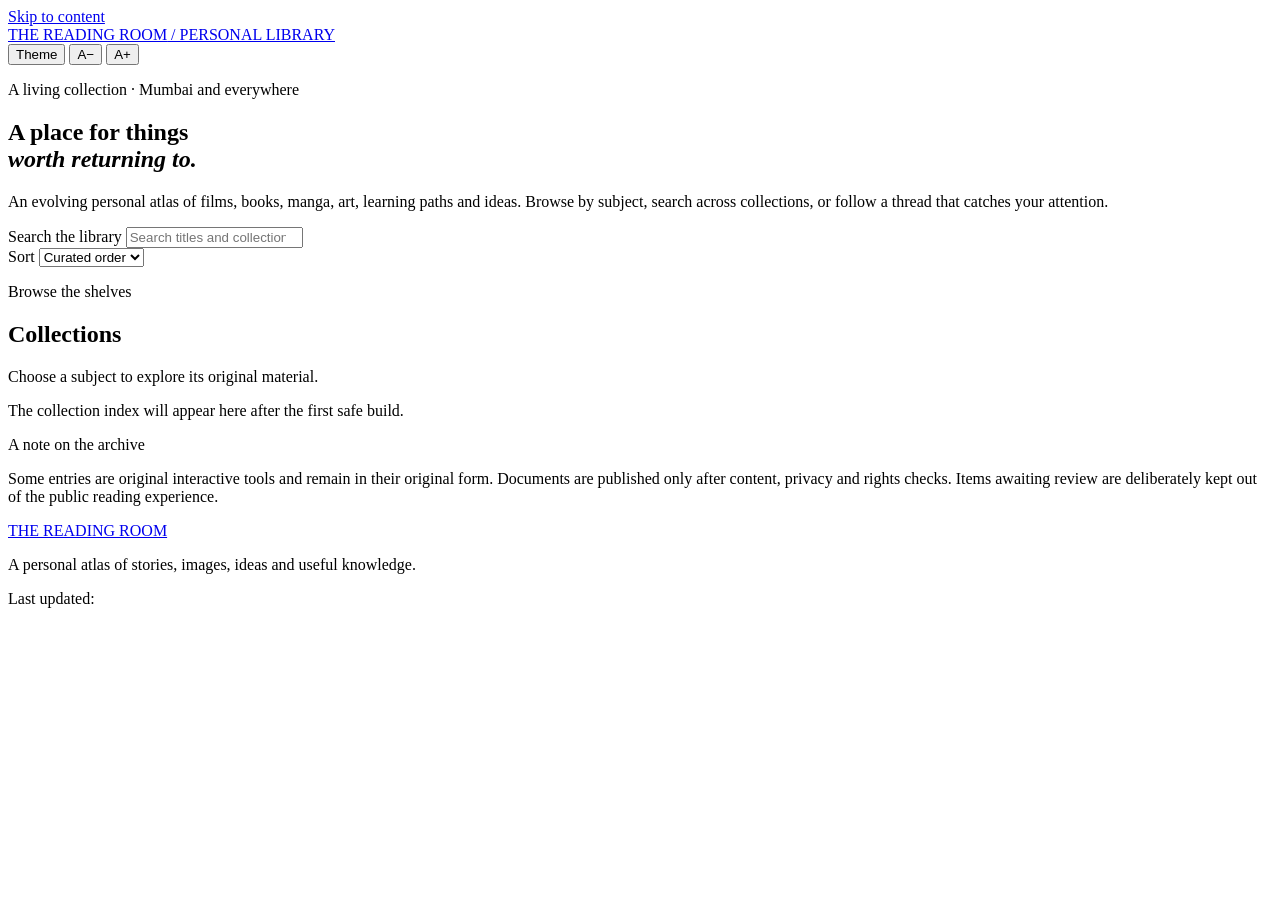
==== site/index.html @ 74242fe2 "Add Reading Room editorial foundation" ====
<!doctype html>
<html lang="en">
<head>
  <meta charset="utf-8">
  <meta name="viewport" content="width=device-width, initial-scale=1">
  <meta name="theme-color" content="#f4f6f8">
  <meta name="description" content="The Reading Room — a personal atlas of cinema, books, manga, art, learning and ideas.">
  <meta property="og:title" content="The Reading Room">
  <meta property="og:description" content="A personal atlas of stories, images, ideas and useful knowledge.">
  <meta property="og:type" content="website">
  <meta name="robots" content="index,follow">
  <title>The Reading Room — A Personal Editorial Atlas</title>
  <link rel="manifest" href="manifest.webmanifest">
  <link rel="stylesheet" href="assets/reading-room.css">
</head>
<body>
  <a class="skip-link" href="#main">Skip to content</a>
  <header class="masthead">
    <a class="wordmark" href="./" aria-label="The Reading Room home">THE READING ROOM<span> / PERSONAL LIBRARY</span></a>
    <nav class="top-actions" aria-label="Reader tools">
      <button id="theme-toggle" class="quiet-button" type="button" aria-label="Toggle color theme">Theme</button>
      <button id="text-smaller" class="quiet-button" type="button" aria-label="Decrease text size">A−</button>
      <button id="text-larger" class="quiet-button" type="button" aria-label="Increase text size">A+</button>
    </nav>
  </header>
  <main id="main">
    <section class="intro">
      <p class="kicker">A living collection · Mumbai and everywhere</p>
      <h1>A place for things<br><em>worth returning to.</em></h1>
      <p class="intro-copy">An evolving personal atlas of films, books, manga, art, learning paths and ideas. Browse by subject, search across collections, or follow a thread that catches your attention.</p>
      <div class="search-wrap">
        <label class="sr-only" for="library-search">Search the library</label>
        <input id="library-search" type="search" placeholder="Search titles and collections…" autocomplete="off">
        <span id="result-count" class="result-count" aria-live="polite"></span>
      </div>
    </section>
    <section class="collection-tools" aria-label="Collection filters">
      <div id="category-filters" class="filter-list" role="group" aria-label="Filter by collection"></div>
      <div class="sort-wrap">
        <label for="sort-select">Sort</label>
        <select id="sort-select">
          <option value="featured">Curated order</option>
          <option value="az">Title A–Z</option>
          <option value="za">Title Z–A</option>
        </select>
      </div>
    </section>
    <section class="library-section" aria-labelledby="collection-heading">
      <div class="section-heading">
        <div><p class="kicker">Browse the shelves</p><h2 id="collection-heading">Collections</h2></div>
        <p class="section-note">Choose a subject to explore its original material.</p>
      </div>
      <div id="collection-grid" class="collection-grid">
        <p class="empty-state">The collection index will appear here after the first safe build.</p>
      </div>
    </section>
    <section class="about-strip">
      <p class="kicker">A note on the archive</p>
      <p>Some entries are original interactive tools and remain in their original form. Documents are published only after content, privacy and rights checks. Items awaiting review are deliberately kept out of the public reading experience.</p>
    </section>
  </main>
  <footer class="site-footer">
    <a class="wordmark" href="./">THE READING ROOM</a>
    <p>A personal atlas of stories, images, ideas and useful knowledge.</p>
    <p>Last updated: <time id="last-updated"></time></p>
  </footer>
  <script src="assets/reading-room.js" defer></script>
</body>
</html>
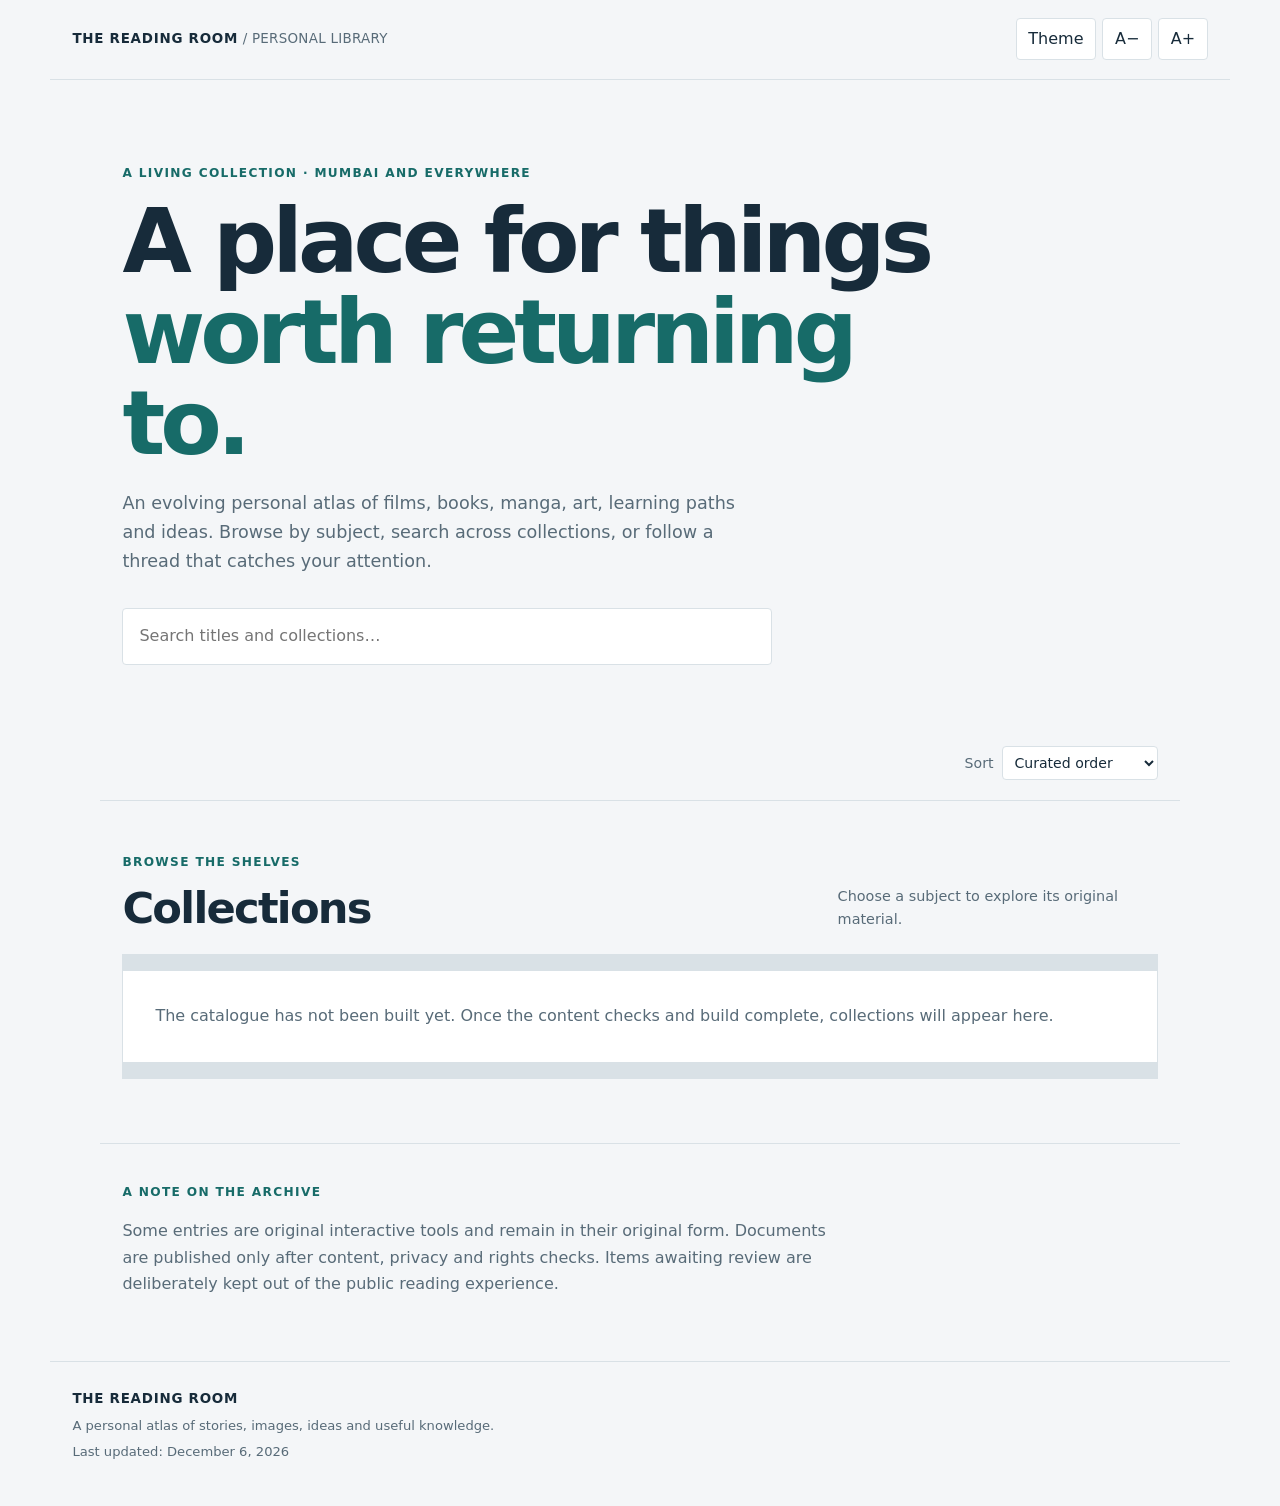
==== commit 98e8e588: "Add useful collection sort options" ====
--- a/site/index.html
+++ b/site/index.html
@@ -42,6 +42,9 @@
           <option value="featured">Curated order</option>
           <option value="az">Title A–Z</option>
           <option value="za">Title Z–A</option>
+          <option value="long">Longest</option>
+          <option value="short">Shortest</option>
+          <option value="recent">Recently opened</option>
         </select>
       </div>
     </section>
--- a/site/assets/reading-room.css
+++ b/site/assets/reading-room.css
@@ -0,0 +1,52 @@
+:root{color-scheme:light;--canvas:#f4f6f8;--surface:#fff;--ink:#172b3a;--muted:#586b78;--accent:#176b68;--line:#d9e1e6;--rail:#176b68;--focus:#b04a35;--body-scale:1}
+:root[data-theme="dark"]{color-scheme:dark;--canvas:#111820;--surface:#1b2631;--ink:#eaf0f4;--muted:#a6b5bf;--accent:#70c9b8;--line:#34434e;--rail:#70c9b8;--focus:#f1a18e}
+*{box-sizing:border-box}
+html{scroll-behavior:smooth}
+body{margin:0;background:var(--canvas);color:var(--ink);font-family:ui-sans-serif,system-ui,-apple-system,"Segoe UI",sans-serif;font-size:calc(1rem * var(--body-scale));line-height:1.65}
+a{color:var(--accent);text-underline-offset:.2em}
+a:hover{text-decoration-thickness:2px}
+button,input,select{font:inherit}
+:focus-visible{outline:3px solid var(--focus);outline-offset:3px}
+.skip-link{position:absolute;left:-9999px;top:1rem;background:var(--surface);padding:.7rem 1rem;z-index:5}
+.skip-link:focus{left:1rem}
+.masthead{max-width:1180px;margin:auto;padding:1.15rem 1.4rem;display:flex;justify-content:space-between;align-items:center;gap:1rem;border-bottom:1px solid var(--line)}
+.wordmark{font-size:.84rem;font-weight:800;letter-spacing:.055em;text-decoration:none;color:var(--ink)}
+.wordmark span{font-weight:500;color:var(--muted);letter-spacing:.02em}
+.top-actions{display:flex;gap:.4rem;align-items:center}
+.quiet-button,.filter-button{border:1px solid var(--line);background:var(--surface);color:var(--ink);border-radius:4px;padding:.42rem .72rem;cursor:pointer}
+.quiet-button:hover,.filter-button:hover{border-color:var(--accent)}
+.intro,.library-section,.about-strip{max-width:1080px;margin:auto;padding:4rem 1.4rem}
+.intro{padding-top:5.2rem;padding-bottom:3.2rem}
+.kicker{margin:0 0 .8rem;color:var(--accent);font-size:.76rem;font-weight:750;letter-spacing:.11em;text-transform:uppercase}
+h1{font-size:clamp(2.5rem,7vw,5.6rem);line-height:1.02;letter-spacing:-.055em;max-width:850px;margin:.2rem 0 1.2rem;font-weight:760}
+h1 em{font-style:normal;color:var(--accent)}
+.intro-copy{max-width:650px;color:var(--muted);font-size:1.1rem;margin:0 0 2rem}
+.search-wrap{max-width:650px}
+#library-search{width:100%;padding:.9rem 1rem;border:1px solid var(--line);border-radius:4px;background:var(--surface);color:var(--ink)}
+.result-count{display:block;min-height:1.5rem;margin-top:.35rem;color:var(--muted);font-size:.82rem}
+.collection-tools{max-width:1080px;margin:auto;padding:0 1.4rem 1.2rem;display:flex;justify-content:space-between;gap:1rem;align-items:center;border-bottom:1px solid var(--line)}
+.filter-list{display:flex;gap:.45rem;flex-wrap:wrap}
+.filter-button[aria-pressed="true"]{background:var(--accent);border-color:var(--accent);color:white}
+.sort-wrap{display:flex;align-items:center;gap:.55rem;color:var(--muted);font-size:.88rem;white-space:nowrap}
+.sort-wrap select{background:var(--surface);color:var(--ink);border:1px solid var(--line);border-radius:4px;padding:.45rem}
+.library-section{padding-top:3.2rem}
+.section-heading{display:flex;justify-content:space-between;align-items:end;gap:1rem;margin-bottom:1.4rem}
+h2{font-size:clamp(1.8rem,4vw,2.7rem);line-height:1.1;letter-spacing:-.04em;margin:0}
+.section-note{max-width:320px;color:var(--muted);font-size:.9rem;margin:0}
+.collection-grid{display:grid;grid-template-columns:repeat(2,minmax(0,1fr));gap:1px;background:var(--line);border:1px solid var(--line)}
+.collection-item{background:var(--surface);padding:1.35rem 1.4rem 1.4rem 1.6rem;position:relative;min-height:170px;display:flex;flex-direction:column}
+.collection-item:before{content:"";position:absolute;left:0;top:0;bottom:0;width:4px;background:var(--rail)}
+.item-top{display:flex;justify-content:space-between;align-items:flex-start;gap:.75rem}.save-button{flex:none;border:1px solid var(--line);background:transparent;color:var(--accent);border-radius:3px;padding:.25rem .5rem;font-size:.78rem;cursor:pointer}.save-button[aria-pressed="true"]{background:var(--accent);border-color:var(--accent);color:white}.collection-item h3{font-size:1.15rem;line-height:1.25;margin:0 0 .55rem;letter-spacing:-.02em}
+.collection-item p{color:var(--muted);font-size:.9rem;line-height:1.55;margin:0 0 1rem;max-width:48ch}
+.collection-meta{margin-top:auto;display:flex;justify-content:space-between;gap:.8rem;color:var(--muted);font-size:.76rem}
+.collection-item a{font-weight:700;text-decoration:none}
+.collection-item a:hover{text-decoration:underline}
+.empty-state{grid-column:1/-1;background:var(--surface);padding:2rem;color:var(--muted)}
+.about-strip{border-top:1px solid var(--line);padding-top:2.4rem;padding-bottom:3rem}
+.about-strip>p:last-child{max-width:720px;color:var(--muted)}
+.site-footer{border-top:1px solid var(--line);max-width:1180px;margin:auto;padding:1.6rem 1.4rem 2.4rem;color:var(--muted);font-size:.82rem}
+.site-footer p{margin:.3rem 0}
+.site-footer .wordmark{color:var(--ink)}
+.sr-only{position:absolute;width:1px;height:1px;padding:0;margin:-1px;overflow:hidden;clip:rect(0,0,0,0);white-space:nowrap;border:0}
+@media(max-width:700px){.masthead{align-items:flex-start;flex-direction:column}.intro{padding-top:3.5rem}.collection-tools{align-items:flex-start;flex-direction:column}.section-heading{align-items:flex-start;flex-direction:column}.collection-grid{grid-template-columns:1fr}.collection-item{min-height:0}.sort-wrap{width:100%;justify-content:flex-end}}
+@media(prefers-reduced-motion:reduce){html{scroll-behavior:auto}*,*:before,*:after{animation-duration:.01ms!important;transition-duration:.01ms!important}}
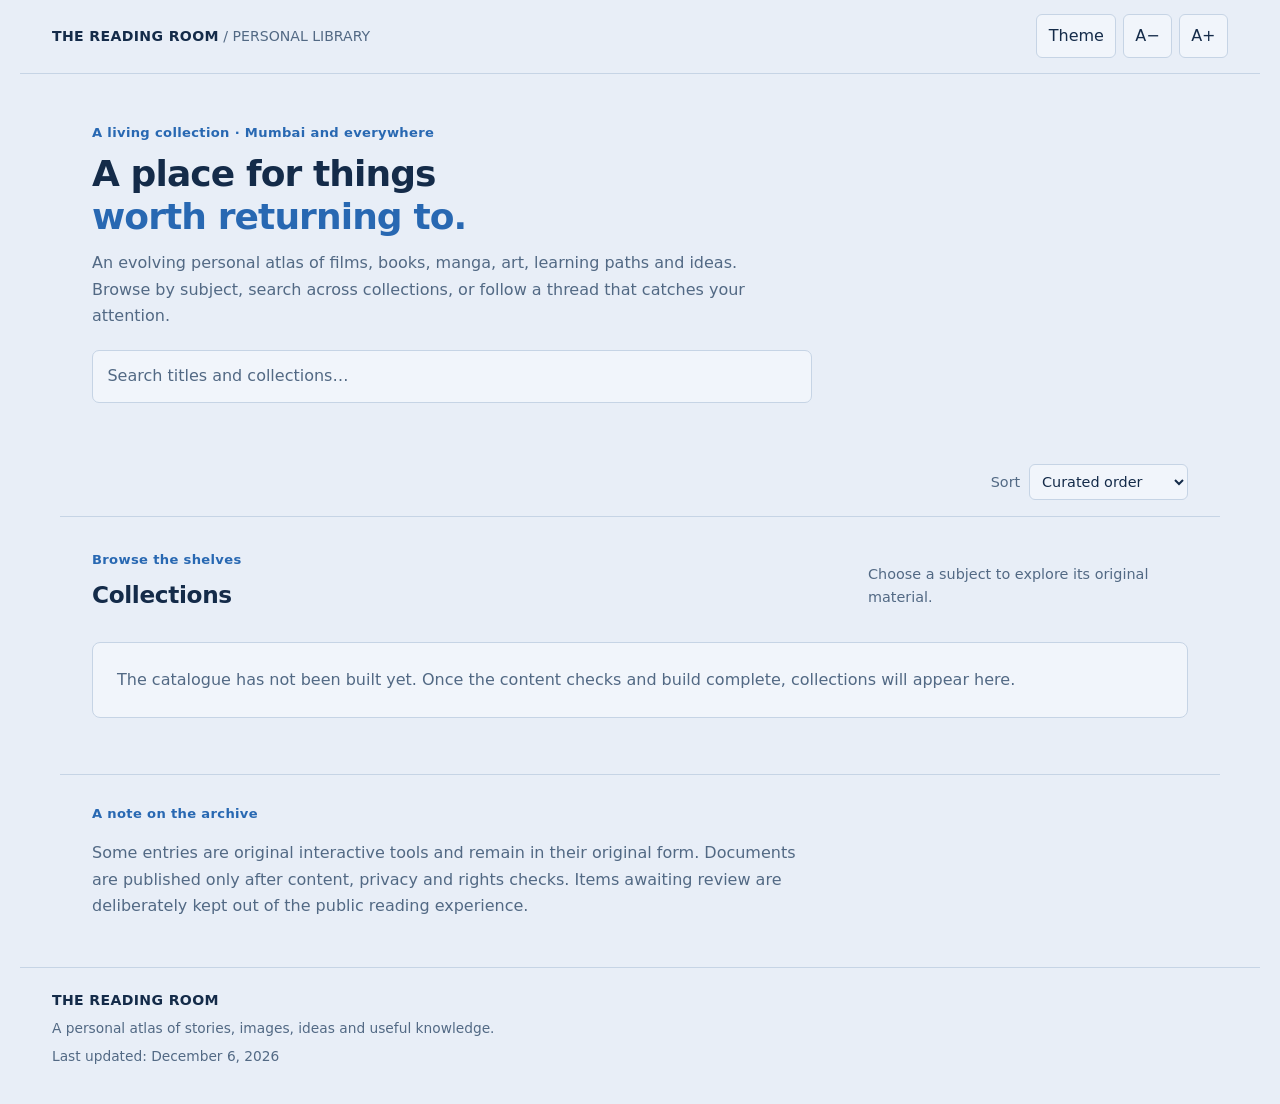
==== commit 1b581962: "Update homepage browser theme to blue palette" ====
--- a/site/index.html
+++ b/site/index.html
@@ -3,7 +3,7 @@
 <head>
   <meta charset="utf-8">
   <meta name="viewport" content="width=device-width, initial-scale=1">
-  <meta name="theme-color" content="#f4f6f8">
+  <meta name="theme-color" content="#e8eef7">
   <meta name="description" content="The Reading Room — a personal atlas of cinema, books, manga, art, learning and ideas.">
   <meta property="og:title" content="The Reading Room">
   <meta property="og:description" content="A personal atlas of stories, images, ideas and useful knowledge.">
--- a/site/assets/reading-room.css
+++ b/site/assets/reading-room.css
@@ -1,52 +1,52 @@
-:root{color-scheme:light;--canvas:#f4f6f8;--surface:#fff;--ink:#172b3a;--muted:#586b78;--accent:#176b68;--line:#d9e1e6;--rail:#176b68;--focus:#b04a35;--body-scale:1}
-:root[data-theme="dark"]{color-scheme:dark;--canvas:#111820;--surface:#1b2631;--ink:#eaf0f4;--muted:#a6b5bf;--accent:#70c9b8;--line:#34434e;--rail:#70c9b8;--focus:#f1a18e}
+:root{color-scheme:light;--canvas:#e8eef7;--surface:#f1f5fb;--surface-raised:#dce6f2;--ink:#142b49;--muted:#526984;--accent:#2868b2;--accent-strong:#1d5596;--line:#c6d4e5;--focus:#1f70c8;--body-scale:1;--shadow:0 8px 24px rgba(25,54,89,.07)}
+:root[data-theme="dark"]{color-scheme:dark;--canvas:#0b1627;--surface:#12233a;--surface-raised:#1a304d;--ink:#e4edf8;--muted:#a9bdd4;--accent:#78b5f4;--accent-strong:#9ac9fa;--line:#2a4260;--focus:#9bcaff;--shadow:0 8px 24px rgba(0,0,0,.2)}
 *{box-sizing:border-box}
-html{scroll-behavior:smooth}
-body{margin:0;background:var(--canvas);color:var(--ink);font-family:ui-sans-serif,system-ui,-apple-system,"Segoe UI",sans-serif;font-size:calc(1rem * var(--body-scale));line-height:1.65}
-a{color:var(--accent);text-underline-offset:.2em}
-a:hover{text-decoration-thickness:2px}
-button,input,select{font:inherit}
+html{scroll-behavior:smooth;background:var(--canvas)}
+body{margin:0;background:var(--canvas);color:var(--ink);font-family:ui-sans-serif,system-ui,-apple-system,"Segoe UI",sans-serif;font-size:calc(16px * var(--body-scale));line-height:1.65}
+a{color:var(--accent);text-underline-offset:.18em}a:hover{color:var(--accent-strong);text-decoration-thickness:2px}
+button,input,select,textarea{font:inherit}
 :focus-visible{outline:3px solid var(--focus);outline-offset:3px}
-.skip-link{position:absolute;left:-9999px;top:1rem;background:var(--surface);padding:.7rem 1rem;z-index:5}
+.skip-link{position:absolute;left:-9999px;top:1rem;background:var(--surface-raised);color:var(--ink);padding:.7rem 1rem;z-index:900}
 .skip-link:focus{left:1rem}
-.masthead{max-width:1180px;margin:auto;padding:1.15rem 1.4rem;display:flex;justify-content:space-between;align-items:center;gap:1rem;border-bottom:1px solid var(--line)}
-.wordmark{font-size:.84rem;font-weight:800;letter-spacing:.055em;text-decoration:none;color:var(--ink)}
-.wordmark span{font-weight:500;color:var(--muted);letter-spacing:.02em}
-.top-actions{display:flex;gap:.4rem;align-items:center}
-.quiet-button,.filter-button{border:1px solid var(--line);background:var(--surface);color:var(--ink);border-radius:4px;padding:.42rem .72rem;cursor:pointer}
-.quiet-button:hover,.filter-button:hover{border-color:var(--accent)}
-.intro,.library-section,.about-strip{max-width:1080px;margin:auto;padding:4rem 1.4rem}
-.intro{padding-top:5.2rem;padding-bottom:3.2rem}
-.kicker{margin:0 0 .8rem;color:var(--accent);font-size:.76rem;font-weight:750;letter-spacing:.11em;text-transform:uppercase}
-h1{font-size:clamp(2.5rem,7vw,5.6rem);line-height:1.02;letter-spacing:-.055em;max-width:850px;margin:.2rem 0 1.2rem;font-weight:760}
+.masthead{max-width:1240px;margin:auto;padding:.9rem clamp(1rem,3vw,2rem);display:flex;justify-content:space-between;align-items:center;gap:1rem;border-bottom:1px solid var(--line)}
+.wordmark{font-size:.88rem;font-weight:750;letter-spacing:.025em;text-decoration:none;color:var(--ink)}.wordmark span{font-weight:500;color:var(--muted);letter-spacing:0}
+.top-actions{display:flex;gap:.4rem;align-items:center;flex-wrap:wrap}
+.quiet-button,.filter-button{border:1px solid var(--line);background:var(--surface);color:var(--ink);border-radius:6px;padding:.48rem .72rem;cursor:pointer}
+.quiet-button:hover,.filter-button:hover{border-color:var(--accent);color:var(--accent)}
+.intro,.library-section,.about-strip{max-width:1160px;margin:auto;padding:2.5rem clamp(1rem,3vw,2rem)}
+.intro{padding-top:3rem;padding-bottom:2rem}
+.kicker{margin:0 0 .55rem;color:var(--accent);font-size:.82rem;font-weight:650;letter-spacing:.025em;text-transform:none}
+h1{font-size:clamp(1.75rem,3vw,2.25rem);line-height:1.2;letter-spacing:-.025em;max-width:850px;margin:.2rem 0 .75rem;font-weight:720}
 h1 em{font-style:normal;color:var(--accent)}
-.intro-copy{max-width:650px;color:var(--muted);font-size:1.1rem;margin:0 0 2rem}
-.search-wrap{max-width:650px}
-#library-search{width:100%;padding:.9rem 1rem;border:1px solid var(--line);border-radius:4px;background:var(--surface);color:var(--ink)}
-.result-count{display:block;min-height:1.5rem;margin-top:.35rem;color:var(--muted);font-size:.82rem}
-.collection-tools{max-width:1080px;margin:auto;padding:0 1.4rem 1.2rem;display:flex;justify-content:space-between;gap:1rem;align-items:center;border-bottom:1px solid var(--line)}
+.intro-copy{max-width:68ch;color:var(--muted);font-size:1rem;margin:0 0 1.25rem}
+.search-wrap{max-width:720px}
+#library-search{width:100%;padding:.78rem .9rem;border:1px solid var(--line);border-radius:7px;background:var(--surface);color:var(--ink)}
+#library-search::placeholder{color:var(--muted)}
+.result-count{display:block;min-height:1.5rem;margin-top:.35rem;color:var(--muted);font-size:.88rem}
+.collection-tools{max-width:1160px;margin:auto;padding:0 clamp(1rem,3vw,2rem) 1rem;display:flex;justify-content:space-between;gap:1rem;align-items:center;border-bottom:1px solid var(--line)}
 .filter-list{display:flex;gap:.45rem;flex-wrap:wrap}
-.filter-button[aria-pressed="true"]{background:var(--accent);border-color:var(--accent);color:white}
-.sort-wrap{display:flex;align-items:center;gap:.55rem;color:var(--muted);font-size:.88rem;white-space:nowrap}
-.sort-wrap select{background:var(--surface);color:var(--ink);border:1px solid var(--line);border-radius:4px;padding:.45rem}
-.library-section{padding-top:3.2rem}
-.section-heading{display:flex;justify-content:space-between;align-items:end;gap:1rem;margin-bottom:1.4rem}
-h2{font-size:clamp(1.8rem,4vw,2.7rem);line-height:1.1;letter-spacing:-.04em;margin:0}
+.filter-button[aria-pressed="true"]{background:var(--accent);border-color:var(--accent);color:#fff}
+.sort-wrap{display:flex;align-items:center;gap:.55rem;color:var(--muted);font-size:.9rem;white-space:nowrap}
+.sort-wrap select{background:var(--surface);color:var(--ink);border:1px solid var(--line);border-radius:6px;padding:.5rem}
+.library-section{padding-top:2rem}
+.section-heading{display:flex;justify-content:space-between;align-items:end;gap:1rem;margin-bottom:1rem}
+h2{font-size:1.45rem;line-height:1.3;letter-spacing:-.015em;margin:0;font-weight:700}
 .section-note{max-width:320px;color:var(--muted);font-size:.9rem;margin:0}
-.collection-grid{display:grid;grid-template-columns:repeat(2,minmax(0,1fr));gap:1px;background:var(--line);border:1px solid var(--line)}
-.collection-item{background:var(--surface);padding:1.35rem 1.4rem 1.4rem 1.6rem;position:relative;min-height:170px;display:flex;flex-direction:column}
-.collection-item:before{content:"";position:absolute;left:0;top:0;bottom:0;width:4px;background:var(--rail)}
-.item-top{display:flex;justify-content:space-between;align-items:flex-start;gap:.75rem}.save-button{flex:none;border:1px solid var(--line);background:transparent;color:var(--accent);border-radius:3px;padding:.25rem .5rem;font-size:.78rem;cursor:pointer}.save-button[aria-pressed="true"]{background:var(--accent);border-color:var(--accent);color:white}.collection-item h3{font-size:1.15rem;line-height:1.25;margin:0 0 .55rem;letter-spacing:-.02em}
-.collection-item p{color:var(--muted);font-size:.9rem;line-height:1.55;margin:0 0 1rem;max-width:48ch}
-.collection-meta{margin-top:auto;display:flex;justify-content:space-between;gap:.8rem;color:var(--muted);font-size:.76rem}
-.collection-item a{font-weight:700;text-decoration:none}
-.collection-item a:hover{text-decoration:underline}
-.empty-state{grid-column:1/-1;background:var(--surface);padding:2rem;color:var(--muted)}
-.about-strip{border-top:1px solid var(--line);padding-top:2.4rem;padding-bottom:3rem}
+.collection-grid{display:grid;grid-template-columns:repeat(2,minmax(0,1fr));gap:.75rem}
+.collection-item{background:var(--surface);border:1px solid var(--line);border-radius:8px;padding:1rem 1.1rem;position:relative;min-height:150px;display:flex;flex-direction:column;box-shadow:var(--shadow)}
+.collection-item:before{content:"";position:absolute;left:0;top:10px;bottom:10px;width:3px;background:var(--accent);border-radius:3px}
+.item-top{display:flex;justify-content:space-between;align-items:flex-start;gap:.75rem}
+.save-button{flex:none;border:1px solid var(--line);background:var(--surface-raised);color:var(--accent);border-radius:5px;padding:.32rem .55rem;font-size:.82rem;cursor:pointer}
+.save-button[aria-pressed="true"]{background:var(--accent);border-color:var(--accent);color:#fff}
+.collection-item h3{font-size:1.08rem;line-height:1.35;margin:0 0 .45rem;letter-spacing:0;font-weight:680}
+.collection-item p{color:var(--muted);font-size:.92rem;line-height:1.55;margin:0 0 .85rem;max-width:58ch}
+.collection-meta{margin-top:auto;display:flex;justify-content:space-between;gap:.8rem;color:var(--muted);font-size:.82rem}
+.collection-item a{font-weight:650;text-decoration:none}.collection-item a:hover{text-decoration:underline}
+.empty-state{grid-column:1/-1;background:var(--surface);border:1px solid var(--line);border-radius:8px;padding:1.5rem;color:var(--muted)}
+.about-strip{border-top:1px solid var(--line);padding-top:1.7rem;padding-bottom:2rem}
 .about-strip>p:last-child{max-width:720px;color:var(--muted)}
-.site-footer{border-top:1px solid var(--line);max-width:1180px;margin:auto;padding:1.6rem 1.4rem 2.4rem;color:var(--muted);font-size:.82rem}
-.site-footer p{margin:.3rem 0}
-.site-footer .wordmark{color:var(--ink)}
+.site-footer{border-top:1px solid var(--line);max-width:1240px;margin:auto;padding:1.3rem clamp(1rem,3vw,2rem) 2rem;color:var(--muted);font-size:.86rem}
+.site-footer p{margin:.3rem 0}.site-footer .wordmark{color:var(--ink)}
 .sr-only{position:absolute;width:1px;height:1px;padding:0;margin:-1px;overflow:hidden;clip:rect(0,0,0,0);white-space:nowrap;border:0}
-@media(max-width:700px){.masthead{align-items:flex-start;flex-direction:column}.intro{padding-top:3.5rem}.collection-tools{align-items:flex-start;flex-direction:column}.section-heading{align-items:flex-start;flex-direction:column}.collection-grid{grid-template-columns:1fr}.collection-item{min-height:0}.sort-wrap{width:100%;justify-content:flex-end}}
+@media(max-width:700px){.masthead{align-items:flex-start;flex-direction:column}.intro{padding-top:2rem}.collection-tools{align-items:flex-start;flex-direction:column}.section-heading{align-items:flex-start;flex-direction:column}.collection-grid{grid-template-columns:1fr}.collection-item{min-height:0}.sort-wrap{width:100%;justify-content:flex-start}}
 @media(prefers-reduced-motion:reduce){html{scroll-behavior:auto}*,*:before,*:after{animation-duration:.01ms!important;transition-duration:.01ms!important}}
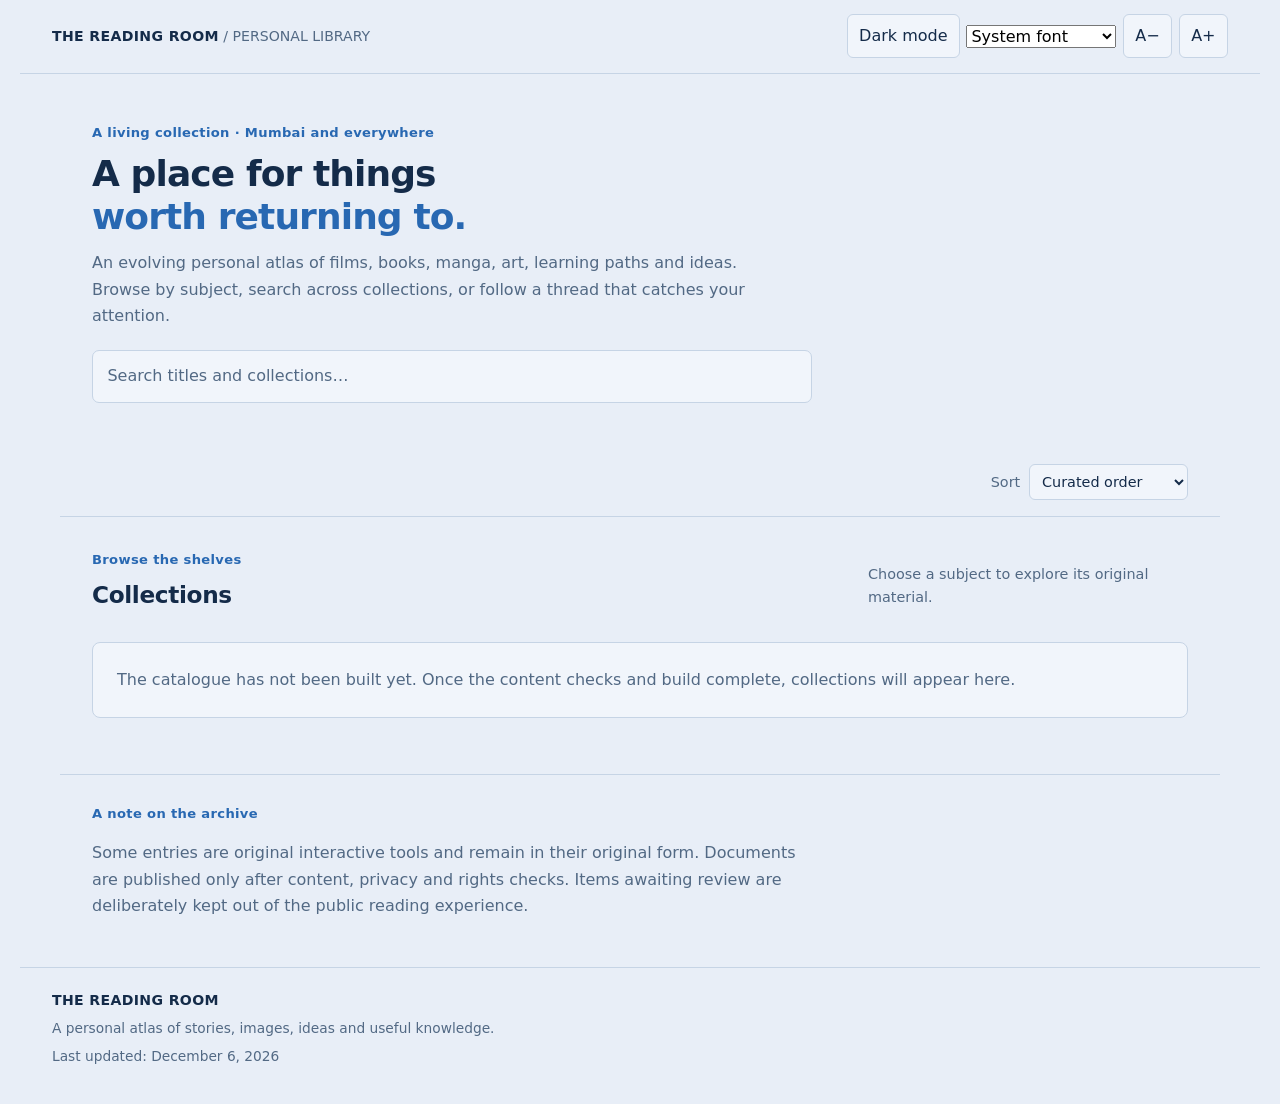
==== commit 6b1cca92: "Expose reader font selector on library home" ====
--- a/site/index.html
+++ b/site/index.html
@@ -18,7 +18,7 @@
   <header class="masthead">
     <a class="wordmark" href="./" aria-label="The Reading Room home">THE READING ROOM<span> / PERSONAL LIBRARY</span></a>
     <nav class="top-actions" aria-label="Reader tools">
-      <button id="theme-toggle" class="quiet-button" type="button" aria-label="Toggle color theme">Theme</button>
+      <button id="theme-toggle" class="quiet-button" type="button" aria-label="Toggle color theme">Dark mode</button><label class="sr-only" for="font-select">Reader font</label><select id="font-select" class="quiet-select" aria-label="Reader font"><option value="system">System font</option><option value="serif">Serif font</option><option value="mono">Monospace font</option></select>
       <button id="text-smaller" class="quiet-button" type="button" aria-label="Decrease text size">A−</button>
       <button id="text-larger" class="quiet-button" type="button" aria-label="Increase text size">A+</button>
     </nav>
